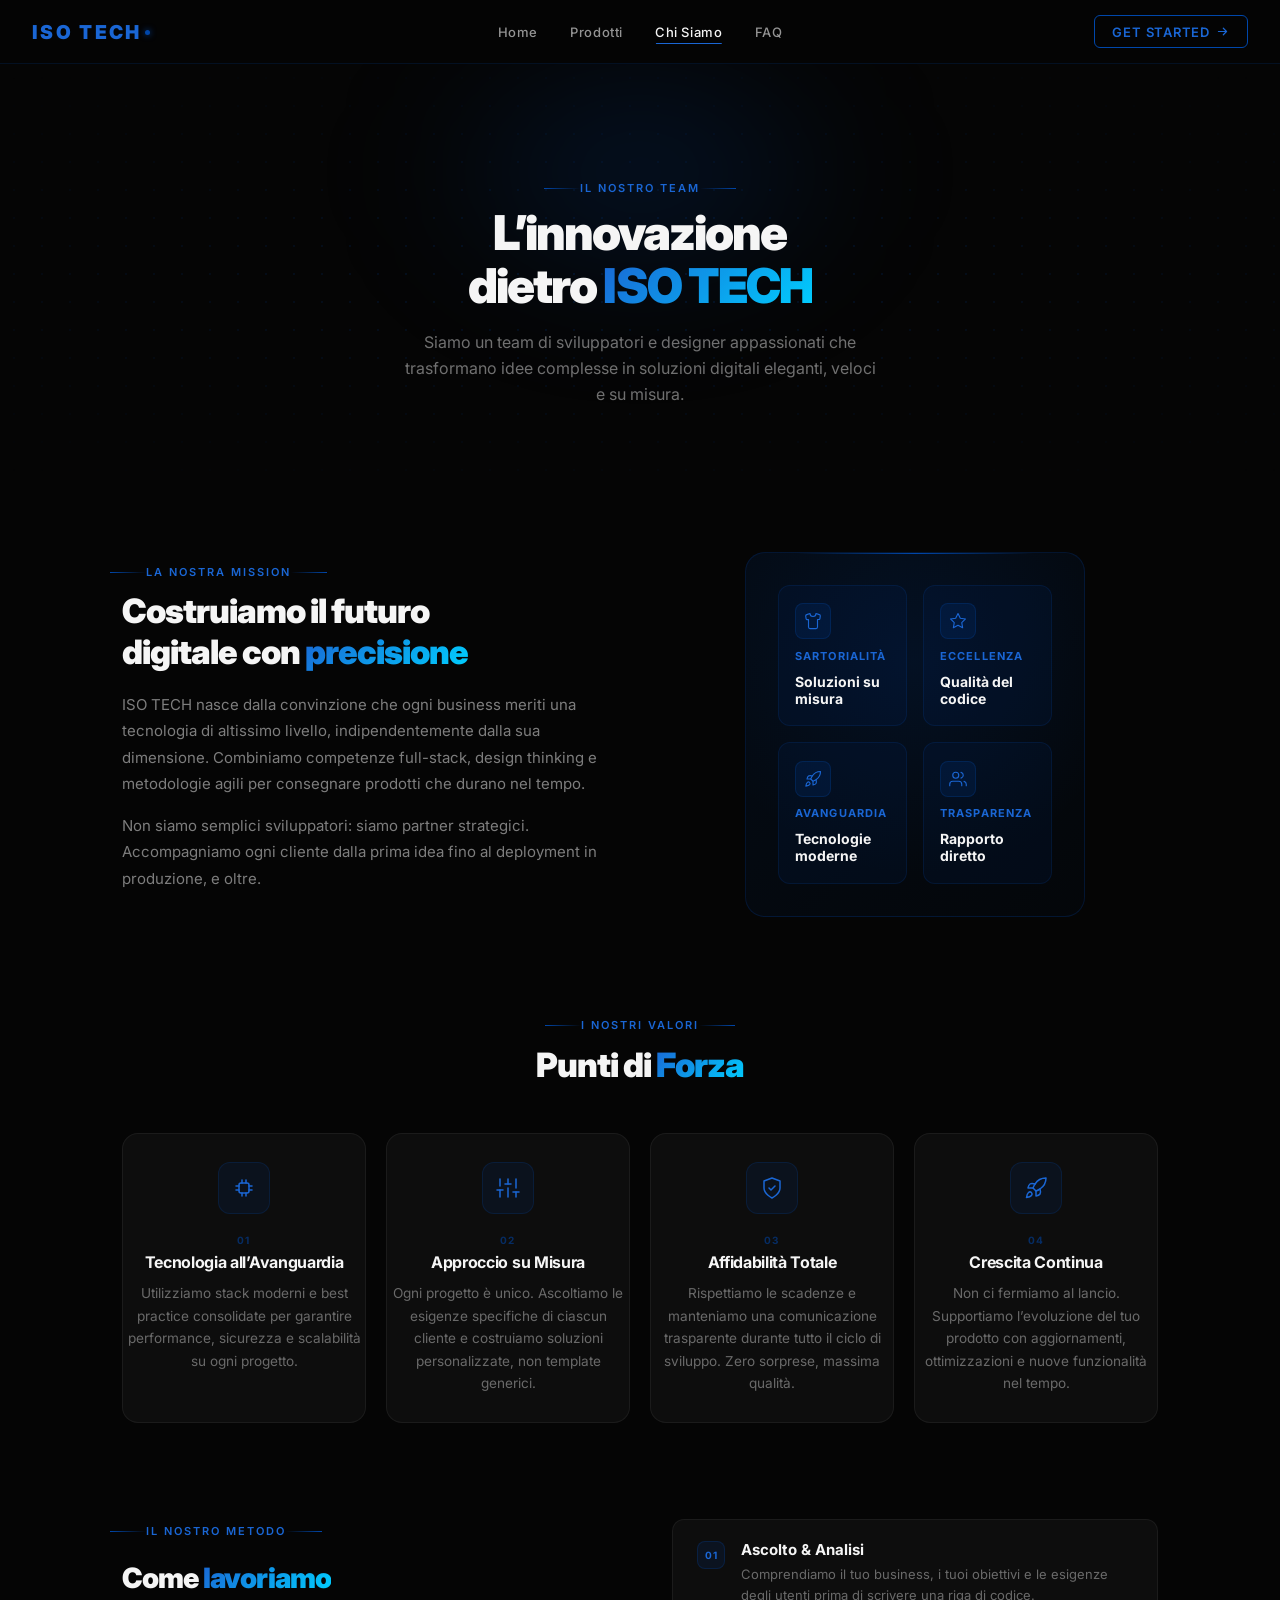
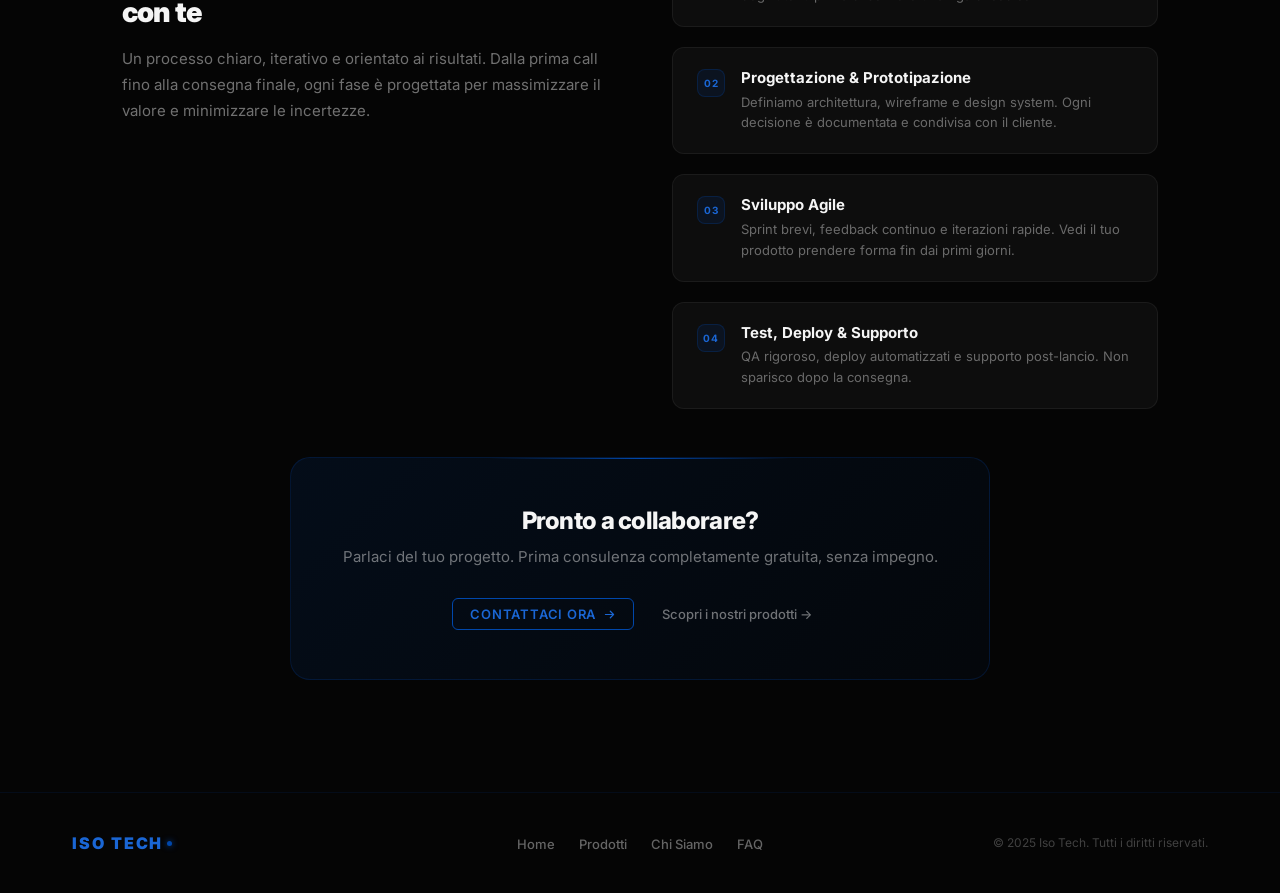
==== chi-siamo.html @ c7b766a3 "Lancio IsoTech ufficiale" ====
<!DOCTYPE html>
<html lang="it">
<head>
  <meta charset="UTF-8" />
  <meta name="viewport" content="width=device-width, initial-scale=1.0" />
  <title>Iso Tech | Chi Siamo</title>
  <link rel="preconnect" href="https://fonts.googleapis.com" />
  <link rel="preconnect" href="https://fonts.gstatic.com" crossorigin />
  <link href="https://fonts.googleapis.com/css2?family=Inter:wght@400;500;600;700;900&display=swap" rel="stylesheet" />
  <style>
    :root {
      --color-primary:       #0047AB;
      --color-primary-light: #1A66D4;
      --color-primary-glow:  rgba(0,71,171,0.3);
      --color-bg:            #050505;
      --color-text:          #F5F5F5;
      --color-surface:       #0D0D0D;
      --color-border:        rgba(0,71,171,0.25);
      --font-sans:           'Inter', system-ui, sans-serif;
      --transition:          0.3s cubic-bezier(0.4,0,0.2,1);
    }
    *,*::before,*::after { box-sizing:border-box; margin:0; padding:0 }
    html { font-size:16px; scroll-behavior:smooth }
    body { font-family:var(--font-sans); background:var(--color-bg); color:var(--color-text); -webkit-font-smoothing:antialiased; min-height:100dvh }
    img  { display:block; max-width:100% }
    a    { color:inherit; text-decoration:none }

    .values-grid, .navbar__links, .site-footer__links { list-style:none; padding-left:0 }
    .values-grid > li, .navbar__links > li, .site-footer__links > li { padding-left:0 }

    /* ════ NAVBAR ════ */
    .navbar { position:sticky; top:0; z-index:100; width:100%; padding:0 2rem; height:64px; display:flex; align-items:center; justify-content:space-between; background:rgba(5,5,5,0.65); backdrop-filter:blur(18px) saturate(1.6); -webkit-backdrop-filter:blur(18px) saturate(1.6); border-bottom:1px solid rgba(0,71,171,0.18); transition:background var(--transition), border-color var(--transition) }
    .navbar.scrolled { background:rgba(5,5,5,0.9); border-color:rgba(0,71,171,0.35) }
    .navbar__logo { font-size:1.2rem; font-weight:900; letter-spacing:0.12em; text-transform:uppercase; color:var(--color-primary-light); flex-shrink:0; transition:color var(--transition), text-shadow var(--transition) }
    .navbar__logo:hover { color:var(--color-text); text-shadow:0 0 20px var(--color-primary-glow) }
    .navbar__logo::after { content:''; display:inline-block; width:5px; height:5px; border-radius:50%; background:var(--color-primary); box-shadow:0 0 6px var(--color-primary); margin-left:4px; vertical-align:middle; position:relative; top:-1px }
    .navbar__links { display:flex; align-items:center; gap:0.25rem; position:absolute; left:50%; transform:translateX(-50%) }
    .navbar__links a { padding:0.45rem 0.9rem; font-size:0.8125rem; font-weight:500; letter-spacing:0.04em; color:rgba(245,245,245,0.6); border-radius:6px; position:relative; transition:color var(--transition), background var(--transition) }
    .navbar__links a::after { content:''; position:absolute; bottom:4px; left:50%; transform:translateX(-50%) scaleX(0); width:calc(100% - 1.8rem); height:1px; background:var(--color-primary-light); border-radius:2px; transition:transform var(--transition); transform-origin:center }
    .navbar__links a:hover, .navbar__links a.active { color:var(--color-text) }
    .navbar__links a:hover { background:rgba(0,71,171,0.08) }
    .navbar__links a:hover::after, .navbar__links a.active::after { transform:translateX(-50%) scaleX(1) }
    .navbar__cta { white-space:nowrap; flex-shrink:0; display:inline-flex; align-items:center; gap:0.4rem; padding:0.45rem 1.1rem; font-size:0.8125rem; font-weight:600; letter-spacing:0.06em; text-transform:uppercase; color:var(--color-primary-light); border:1px solid var(--color-primary); border-radius:6px; background:transparent; cursor:pointer; transition:color var(--transition), background var(--transition), border-color var(--transition), box-shadow var(--transition), transform var(--transition) }
    .navbar__cta:hover { color:var(--color-text); background:var(--color-primary); border-color:var(--color-primary-light); box-shadow:0 0 20px var(--color-primary-glow), 0 0 60px rgba(0,71,171,0.12); transform:translateY(-1px) }
    .navbar__cta:active { transform:translateY(0) }
    .navbar__cta svg { width:13px; height:13px; flex-shrink:0; transition:transform var(--transition) }
    .navbar__cta:hover svg { transform:translateX(3px) }
    .navbar__hamburger { display:none; flex-direction:column; justify-content:center; gap:5px; width:36px; height:36px; padding:6px; border-radius:6px; cursor:pointer; background:transparent; border:none; transition:background var(--transition) }
    .navbar__hamburger:hover { background:rgba(0,71,171,0.1) }
    .navbar__hamburger span { display:block; width:100%; height:1.5px; background:var(--color-text); border-radius:2px; transform-origin:center; transition:transform var(--transition), opacity var(--transition) }
    .navbar__hamburger.open span:nth-child(1) { transform:translateY(6.5px) rotate(45deg) }
    .navbar__hamburger.open span:nth-child(2) { opacity:0; transform:scaleX(0) }
    .navbar__hamburger.open span:nth-child(3) { transform:translateY(-6.5px) rotate(-45deg) }
    .navbar__mobile { display:none; position:fixed; top:64px; left:0; right:0; padding:1rem 1.5rem 1.5rem; background:rgba(5,5,5,0.97); backdrop-filter:blur(20px); -webkit-backdrop-filter:blur(20px); border-bottom:1px solid var(--color-border); flex-direction:column; gap:0.25rem; opacity:0; transform:translateY(-8px); pointer-events:none; transition:opacity var(--transition), transform var(--transition); z-index:99 }
    .navbar__mobile.open { display:flex; opacity:1; transform:translateY(0); pointer-events:auto }
    .navbar__mobile a { padding:0.75rem 1rem; font-size:0.9375rem; font-weight:500; color:rgba(245,245,245,0.65); border-radius:6px; transition:color var(--transition), background var(--transition) }
    .navbar__mobile a:hover { color:var(--color-text); background:rgba(0,71,171,0.1) }
    .navbar__mobile .navbar__cta { margin-top:0.75rem; width:100%; justify-content:center }

    /* ════ HERO ════ */
    .about-hero { position:relative; padding:7rem 2rem 5rem; text-align:center; overflow:hidden }
    .about-hero::before { content:''; position:absolute; inset:0; background-image:radial-gradient(circle,rgba(0,71,171,0.18) 1px,transparent 1px); background-size:28px 28px; mask-image:radial-gradient(ellipse 80% 60% at 50% 50%,black,transparent); -webkit-mask-image:radial-gradient(ellipse 80% 60% at 50% 50%,black,transparent); pointer-events:none }
    .about-hero::after { content:''; position:absolute; top:-10%; left:50%; transform:translateX(-50%); width:500px; height:300px; background:radial-gradient(ellipse,rgba(0,71,171,0.22),transparent 70%); filter:blur(60px); pointer-events:none }
    .about-hero__inner { position:relative; z-index:1; max-width:640px; margin:0 auto }
    .about-hero__eyebrow { display:inline-block; padding:0 1.5rem; font-size:0.6875rem; font-weight:600; letter-spacing:0.18em; text-transform:uppercase; color:var(--color-primary-light); margin-bottom:0.75rem; position:relative; border:none; background:none }
    .about-hero__eyebrow::before,
    .about-hero__eyebrow::after { content:''; position:absolute; top:50%; width:36px; height:1px; background:linear-gradient(90deg,transparent,var(--color-primary)) }
    .about-hero__eyebrow::before { right:calc(100% - 1.5rem); transform:rotate(180deg) }
    .about-hero__eyebrow::after  { left:calc(100% - 1.5rem) }
    .about-hero__title { font-size:clamp(2rem,5vw,3rem); font-weight:900; letter-spacing:-0.04em; line-height:1.1; color:var(--color-text); margin-bottom:1rem }
    .about-hero__title .accent { background:linear-gradient(135deg,var(--color-primary-light),#00CFFF); -webkit-background-clip:text; background-clip:text; -webkit-text-fill-color:transparent }
    .about-hero__sub { font-size:1rem; color:rgba(245,245,245,0.45); line-height:1.65; max-width:480px; margin:0 auto }

    /* ════ MAIN CONTENT ════ */
    .about-content { max-width:1100px; margin:0 auto; padding:4rem 2rem 7rem }

    /* ── MISSION ── */
    .mission { display:grid; grid-template-columns:1fr 1fr; gap:4rem; align-items:center; margin-bottom:6rem }
    .mission__eyebrow { font-size:0.6875rem; font-weight:600; letter-spacing:0.18em; text-transform:uppercase; color:var(--color-primary-light); margin-bottom:0.75rem; display:inline-block; padding:0 1.5rem; position:relative }
    .mission__eyebrow::before,
    .mission__eyebrow::after { content:''; position:absolute; top:50%; width:36px; height:1px; background:linear-gradient(90deg,transparent,var(--color-primary)) }
    .mission__eyebrow::before { right:calc(100% - 1.5rem); transform:rotate(180deg) }
    .mission__eyebrow::after  { left:calc(100% - 1.5rem) }
    .mission__title { font-size:clamp(1.5rem,3vw,2.1rem); font-weight:900; letter-spacing:-0.03em; line-height:1.2; color:var(--color-text); margin-bottom:1.25rem }
    .mission__title .accent { background:linear-gradient(135deg,var(--color-primary-light),#00CFFF); -webkit-background-clip:text; background-clip:text; -webkit-text-fill-color:transparent }
    .mission__desc { font-size:0.9375rem; color:rgba(245,245,245,0.5); line-height:1.75; margin-bottom:1rem }

    .mission__visual { position:relative; display:flex; align-items:center; justify-content:center }
    .mission__glow-box { position:relative; width:100%; max-width:340px; border-radius:20px; background:linear-gradient(135deg,rgba(0,71,171,0.1),rgba(0,71,171,0.03)); border:1px solid rgba(0,71,171,0.22); padding:2rem; overflow:hidden }
    .mission__glow-box::before { content:''; position:absolute; top:0; left:15%; width:70%; height:1px; background:linear-gradient(90deg,transparent,var(--color-primary),transparent) }
    .mission__glow-box::after  { content:''; position:absolute; inset:0; background-image:radial-gradient(circle at 50% 30%,rgba(0,71,171,0.12),transparent 70%); pointer-events:none }
    .mission__pillars { display:grid; grid-template-columns:1fr 1fr; gap:1rem; position:relative; z-index:1 }
    .pillar { display:flex; flex-direction:column; align-items:flex-start; gap:0.6rem; background:rgba(0,71,171,0.08); border:1px solid rgba(0,71,171,0.18); border-radius:12px; padding:1.1rem 1rem; transition:background var(--transition), border-color var(--transition), box-shadow var(--transition) }
    .pillar:hover { background:rgba(0,71,171,0.15); border-color:rgba(0,71,171,0.38); box-shadow:0 0 18px rgba(0,71,171,0.18) }
    .pillar__icon { width:36px; height:36px; display:flex; align-items:center; justify-content:center; border-radius:8px; background:rgba(0,71,171,0.14); border:1px solid rgba(0,71,171,0.25); flex-shrink:0 }
    .pillar__icon svg { width:18px; height:18px; color:var(--color-primary-light) }
    .pillar__label { font-size:0.6875rem; font-weight:700; letter-spacing:0.1em; text-transform:uppercase; color:var(--color-primary-light) }
    .pillar__name  { font-size:0.875rem; font-weight:700; color:var(--color-text); line-height:1.25 }

    /* ── VALUES GRID ── */
    .values-section { margin-bottom:6rem }
    .section-header { text-align:center; margin-bottom:3rem }
    .section-eyebrow { display:inline-block; padding:0 1.5rem; font-size:0.6875rem; font-weight:600; letter-spacing:0.18em; text-transform:uppercase; color:var(--color-primary-light); margin-bottom:0.75rem; position:relative }
    .section-eyebrow::before,
    .section-eyebrow::after { content:''; position:absolute; top:50%; width:36px; height:1px; background:linear-gradient(90deg,transparent,var(--color-primary)) }
    .section-eyebrow::before { right:calc(100% - 1.5rem); transform:rotate(180deg) }
    .section-eyebrow::after  { left:calc(100% - 1.5rem) }
    .section-title { font-size:clamp(1.5rem,3vw,2.1rem); font-weight:900; letter-spacing:-0.03em; color:var(--color-text) }
    .section-title .highlight { background:linear-gradient(135deg,var(--color-primary-light),#00CFFF); -webkit-background-clip:text; background-clip:text; -webkit-text-fill-color:transparent }

    .values-grid { display:grid; grid-template-columns:repeat(4,1fr); gap:1.25rem; padding:0; margin:0; list-style:none }
    .values-grid > li { padding-left:0 !important; padding-right:0 !important }
    .value-card { position:relative; display:flex; flex-direction:column; align-items:center; text-align:center; background:#0D0D0D; border:1px solid rgba(245,245,245,0.06); border-radius:16px; padding:1.75rem 1.5rem; overflow:hidden; transition:border-color var(--transition), box-shadow var(--transition), transform var(--transition) }
    .value-card::before { content:''; position:absolute; top:-40px; left:50%; transform:translateX(-50%); width:200px; height:200px; border-radius:50%; background:radial-gradient(circle,rgba(0,71,171,0.18),transparent 70%); opacity:0; transition:opacity var(--transition); pointer-events:none }
    .value-card::after  { content:''; position:absolute; top:0; left:15%; width:70%; height:1px; background:linear-gradient(90deg,transparent,var(--color-primary),transparent); opacity:0; transition:opacity var(--transition) }
    .value-card:hover { border-color:var(--color-primary); box-shadow:0 0 0 1px rgba(0,71,171,0.15), 0 12px 40px rgba(0,0,0,0.55), 0 0 50px rgba(0,71,171,0.07); transform:translateY(-5px) }
    .value-card:hover::before, .value-card:hover::after { opacity:1 }
    .value-card__icon { width:52px; height:52px; display:flex; align-items:center; justify-content:center; border-radius:12px; background:rgba(0,71,171,0.1); border:1px solid rgba(0,71,171,0.2); margin:0 auto 1.25rem auto; flex-shrink:0; transition:background var(--transition), border-color var(--transition), box-shadow var(--transition) }
    .value-card__icon svg { width:24px; height:24px; color:var(--color-primary-light); transition:color var(--transition), filter var(--transition) }
    .value-card:hover .value-card__icon { background:rgba(0,71,171,0.18); border-color:rgba(0,71,171,0.4); box-shadow:0 0 16px rgba(0,71,171,0.3) }
    .value-card:hover .value-card__icon svg { color:#fff; filter:drop-shadow(0 0 6px rgba(0,71,171,0.6)) }
    .value-card__number { font-size:0.625rem; font-weight:700; letter-spacing:0.14em; text-transform:uppercase; color:rgba(0,71,171,0.55); margin-bottom:0.4rem; width:100%; text-align:center }
    .value-card__title { font-size:1rem; font-weight:700; letter-spacing:-0.02em; color:var(--color-text); line-height:1.3; margin-bottom:0.6rem; width:100%; text-align:center; transition:color var(--transition) }
    .value-card:hover .value-card__title { color:#fff }
    .value-card__desc { font-size:0.85rem; color:rgba(245,245,245,0.4); line-height:1.65; width:100%; text-align:center; margin-left:auto; margin-right:auto; transition:color var(--transition) }
    .value-card:hover .value-card__desc { color:rgba(245,245,245,0.65) }

    /* ── METODO ── */
    .method-section { margin-bottom:3rem }
    .method-inner { display:grid; grid-template-columns:1fr 1fr; gap:4rem; align-items:start }
    .method__intro-title { font-size:clamp(1.3rem,2.5vw,1.75rem); font-weight:900; letter-spacing:-0.03em; color:var(--color-text); margin-bottom:1rem; line-height:1.2 }
    .method__intro-title .accent { background:linear-gradient(135deg,var(--color-primary-light),#00CFFF); -webkit-background-clip:text; background-clip:text; -webkit-text-fill-color:transparent }
    .method__intro-desc { font-size:0.9375rem; color:rgba(245,245,245,0.45); line-height:1.75 }
    .method__steps { list-style:none; padding-left:0; display:flex; flex-direction:column; gap:1.25rem }
    .method__step { display:flex; gap:1rem; align-items:flex-start; padding:1.25rem 1.5rem; background:#0D0D0D; border:1px solid rgba(245,245,245,0.06); border-radius:12px; transition:border-color var(--transition), box-shadow var(--transition), transform var(--transition) }
    .method__step:hover { border-color:rgba(0,71,171,0.35); box-shadow:0 4px 20px rgba(0,0,0,0.4), 0 0 30px rgba(0,71,171,0.05); transform:translateX(4px) }
    .method__step-num { flex-shrink:0; width:28px; height:28px; border-radius:8px; background:rgba(0,71,171,0.12); border:1px solid rgba(0,71,171,0.25); display:flex; align-items:center; justify-content:center; font-size:0.625rem; font-weight:700; letter-spacing:0.1em; color:var(--color-primary-light); margin-top:1px }
    .method__step-title { font-size:0.9375rem; font-weight:700; color:var(--color-text); margin-bottom:0.3rem }
    .method__step-desc { font-size:0.8125rem; color:rgba(245,245,245,0.4); line-height:1.6 }

    /* ════ CTA BANNER ════ */
    .about-cta-banner { display:block; margin:2rem auto 0; max-width:700px; background:linear-gradient(135deg,rgba(0,71,171,0.12),rgba(0,71,171,0.04)); border:1px solid rgba(0,71,171,0.22); border-radius:20px; padding:3rem 2.5rem; text-align:center; position:relative; overflow:hidden }
    .about-cta-banner::before { content:''; position:absolute; top:0; left:50%; transform:translateX(-50%); width:300px; height:1px; background:linear-gradient(90deg,transparent,var(--color-primary),transparent) }
    .about-cta-banner__title { font-size:1.5rem; font-weight:800; letter-spacing:-0.03em; color:var(--color-text); margin-bottom:0.65rem }
    .about-cta-banner__sub { font-size:0.9375rem; color:rgba(245,245,245,0.45); line-height:1.6; margin-bottom:1.75rem }
    .about-cta-banner__actions { display:flex; align-items:center; justify-content:center; gap:0.75rem; flex-wrap:wrap }
    .back-link { font-size:0.8125rem; font-weight:500; color:rgba(245,245,245,0.45); padding:0.55rem 1rem; transition:color var(--transition) }
    .back-link:hover { color:var(--color-text) }
    .back-link--mobile { display:none; cursor:pointer; background:none; border:none; font-family:inherit; font-size:0.8125rem; font-weight:500; color:rgba(245,245,245,0.45); padding:0.55rem 1rem; transition:color var(--transition) }
    .back-link--mobile:hover { color:var(--color-text) }
    @media (max-width:768px) { .back-link--desktop { display:none } .back-link--mobile { display:inline-block } }

    /* ════ FOOTER ════ */
    footer { width:100%; border-top:1px solid rgba(0,71,171,0.12) }
    .site-footer { padding:2.5rem 2rem; display:grid; grid-template-columns:1fr auto 1fr; align-items:center; gap:1rem; max-width:1200px; margin:0 auto; width:100% }
    .site-footer__logo { font-size:1rem; font-weight:900; letter-spacing:0.12em; text-transform:uppercase; color:var(--color-primary-light); justify-self:start }
    .site-footer__logo::after { content:''; display:inline-block; width:5px; height:5px; border-radius:50%; background:var(--color-primary); box-shadow:0 0 6px var(--color-primary); margin-left:4px; vertical-align:middle; position:relative; top:-1px }
    .site-footer__links { display:flex; gap:1.5rem; list-style:none; padding-left:0; justify-self:center }
    .site-footer__links a { font-size:0.8125rem; font-weight:500; color:rgba(245,245,245,0.4); transition:color var(--transition) }
    .site-footer__links a:hover { color:var(--color-text) }
    .site-footer__copy { font-size:0.75rem; color:rgba(245,245,245,0.25); justify-self:end; text-align:right }

    .sr-only { position:absolute; width:1px; height:1px; padding:0; margin:-1px; overflow:hidden; clip:rect(0,0,0,0); white-space:nowrap; border:0 }

    /* ════ RESPONSIVE ════ */
    @media (max-width:1024px) { .values-grid { grid-template-columns:repeat(2,1fr) } }
    @media (max-width:768px) {
      .navbar__links, .navbar__cta { display:none }
      .navbar__hamburger { display:flex }
      .navbar__mobile .navbar__cta { display:inline-flex }
      .mission { grid-template-columns:1fr; gap:2.5rem }
      .mission__visual { display:none }
      .method-inner { grid-template-columns:1fr; gap:2rem }
    }
    @media (max-width:600px) {
      .about-hero { padding:5rem 1.5rem 3.5rem }
      .about-content { padding:3rem 1.25rem 5rem }
      .values-grid { grid-template-columns:1fr; gap:1rem }
      .about-cta-banner { padding:2rem 1.5rem }
      .site-footer { grid-template-columns:1fr; justify-items:center; text-align:center }
      .site-footer__logo { justify-self:center }
      .site-footer__copy { justify-self:center; text-align:center }
      .site-footer__links { justify-content:center; flex-wrap:wrap }
    }
  </style>
</head>
<body>

<header>
  <nav class="navbar" role="navigation" aria-label="Navigazione principale">
    <a href="index.html" class="navbar__logo" aria-label="ISO TECH — Home">ISO TECH</a>
    <ul class="navbar__links" role="list">
      <li><a href="index.html">Home</a></li>
      <li><a href="prodotti.html">Prodotti</a></li>
      <li><a href="chi-siamo.html" class="active" aria-current="page">Chi Siamo</a></li>
      <li><a href="faq.html">FAQ</a></li>
    </ul>
    <a href="#contatti" class="navbar__cta">
      Get Started
      <svg viewBox="0 0 16 16" fill="none" aria-hidden="true">
        <path d="M3 8h10M9 4l4 4-4 4" stroke="currentColor" stroke-width="1.5" stroke-linecap="round" stroke-linejoin="round"/>
      </svg>
    </a>
    <button class="navbar__hamburger" aria-label="Apri menu" aria-expanded="false" aria-controls="mobile-menu" id="hamburger-btn">
      <span></span><span></span><span></span>
    </button>
  </nav>

  <div class="navbar__mobile" id="mobile-menu" role="menu">
    <a href="index.html" role="menuitem">Home</a>
    <a href="prodotti.html" role="menuitem">Prodotti</a>
    <a href="chi-siamo.html" role="menuitem">Chi Siamo</a>
    <a href="faq.html" role="menuitem">FAQ</a>
    <a href="#contatti" class="navbar__cta" id="mobile-cta" role="menuitem">
      Get Started
      <svg viewBox="0 0 16 16" fill="none" aria-hidden="true" width="13" height="13">
        <path d="M3 8h10M9 4l4 4-4 4" stroke="currentColor" stroke-width="1.5" stroke-linecap="round" stroke-linejoin="round"/>
      </svg>
    </a>
  </div>
</header>

<main>

  <section class="about-hero" aria-label="Chi siamo — intestazione">
    <div class="about-hero__inner">
      <p class="about-hero__eyebrow">Il Nostro Team</p>
      <h1 class="about-hero__title">L&rsquo;innovazione<br>dietro <span class="accent">ISO TECH</span></h1>
      <p class="about-hero__sub">Siamo un team di sviluppatori e designer appassionati che trasformano idee complesse in soluzioni digitali eleganti, veloci e su misura.</p>
    </div>
  </section>

  <div class="about-content">

    <section class="mission" aria-labelledby="mission-title">
      <div class="mission__text-block">
        <p class="mission__eyebrow">La Nostra Mission</p>
        <h2 class="mission__title" id="mission-title">
          Costruiamo il futuro<br>digitale con <span class="accent">precisione</span>
        </h2>
        <p class="mission__desc">
          ISO TECH nasce dalla convinzione che ogni business meriti una tecnologia di altissimo livello, indipendentemente dalla sua dimensione. Combiniamo competenze full-stack, design thinking e metodologie agili per consegnare prodotti che durano nel tempo.
        </p>
        <p class="mission__desc" style="margin-top:1rem">
          Non siamo semplici sviluppatori: siamo partner strategici. Accompagniamo ogni cliente dalla prima idea fino al deployment in produzione, e oltre.
        </p>
      </div>

      <div class="mission__visual" aria-hidden="true">
        <div class="mission__glow-box">
          <div class="mission__pillars">

            <div class="pillar">
              <div class="pillar__icon">
                <svg viewBox="0 0 24 24" fill="none" stroke="currentColor" stroke-width="1.5" stroke-linecap="round" stroke-linejoin="round">
                  <path d="M20.38 3.46 16 2a4 4 0 0 1-8 0L3.62 3.46a2 2 0 0 0-1.34 2.23l.58 3.57a1 1 0 0 0 .99.84H6v10c0 1.1.9 2 2 2h8a2 2 0 0 0 2-2V10h2.15a1 1 0 0 0 .99-.84l.58-3.57a2 2 0 0 0-1.34-2.23z"/>
                </svg>
              </div>
              <span class="pillar__label">Sartorialit&agrave;</span>
              <span class="pillar__name">Soluzioni su misura</span>
            </div>

            <div class="pillar">
              <div class="pillar__icon">
                <svg viewBox="0 0 24 24" fill="none" stroke="currentColor" stroke-width="1.5" stroke-linecap="round" stroke-linejoin="round">
                  <path d="m12 2 3.09 6.26L22 9.27l-5 4.87 1.18 6.88L12 17.77l-6.18 3.25L7 14.14 2 9.27l6.91-1.01L12 2z"/>
                </svg>
              </div>
              <span class="pillar__label">Eccellenza</span>
              <span class="pillar__name">Qualit&agrave; del codice</span>
            </div>

            <div class="pillar">
              <div class="pillar__icon">
                <svg viewBox="0 0 24 24" fill="none" stroke="currentColor" stroke-width="1.5" stroke-linecap="round" stroke-linejoin="round">
                  <path d="M4.5 16.5c-1.5 1.26-2 5-2 5s3.74-.5 5-2c.71-.84.7-2.13-.09-2.91a2.18 2.18 0 0 0-2.91-.09z"/>
                  <path d="m12 15-3-3a22 22 0 0 1 2-3.95A12.88 12.88 0 0 1 22 2c0 2.72-.78 7.5-6 11a22.35 22.35 0 0 1-4 2z"/>
                  <path d="M9 12H4s.55-3.03 2-4c1.62-1.08 5 0 5 0M12 15v5s3.03-.55 4-2c1.08-1.62 0-5 0-5"/>
                </svg>
              </div>
              <span class="pillar__label">Avanguardia</span>
              <span class="pillar__name">Tecnologie moderne</span>
            </div>

            <div class="pillar">
              <div class="pillar__icon">
                <svg viewBox="0 0 24 24" fill="none" stroke="currentColor" stroke-width="1.5" stroke-linecap="round" stroke-linejoin="round">
                  <path d="M17 21v-2a4 4 0 0 0-4-4H5a4 4 0 0 0-4 4v2"/>
                  <circle cx="9" cy="7" r="4"/>
                  <path d="M23 21v-2a4 4 0 0 0-3-3.87M16 3.13a4 4 0 0 1 0 7.75"/>
                </svg>
              </div>
              <span class="pillar__label">Trasparenza</span>
              <span class="pillar__name">Rapporto diretto</span>
            </div>

          </div>
        </div>
      </div>
    </section>

    <section class="values-section" aria-labelledby="values-title">
      <div class="section-header">
        <p class="section-eyebrow">I Nostri Valori</p>
        <h2 class="section-title" id="values-title">Punti di <span class="highlight">Forza</span></h2>
      </div>
      <ul class="values-grid" role="list">

        <li class="value-card">
          <div class="value-card__icon" aria-hidden="true">
            <svg viewBox="0 0 24 24" fill="none" stroke="currentColor" stroke-width="1.5" stroke-linecap="round" stroke-linejoin="round">
              <rect x="7" y="7" width="10" height="10" rx="2"/>
              <path d="M7 10H4M7 14H4M10 7V4M14 7V4M17 10h3M17 14h3M10 17v3M14 17v3"/>
            </svg>
          </div>
          <span class="value-card__number">01</span>
          <h3 class="value-card__title">Tecnologia all&rsquo;Avanguardia</h3>
          <p class="value-card__desc">Utilizziamo stack moderni e best practice consolidate per garantire performance, sicurezza e scalabilit&agrave; su ogni progetto.</p>
        </li>

        <li class="value-card">
          <div class="value-card__icon" aria-hidden="true">
            <svg viewBox="0 0 24 24" fill="none" stroke="currentColor" stroke-width="1.5" stroke-linecap="round" stroke-linejoin="round">
              <path d="M4 21v-7M4 10V3M12 21v-9M12 8V3M20 21v-5M20 12V3"/>
              <path d="M1 14h6M9 8h6M17 16h6"/>
            </svg>
          </div>
          <span class="value-card__number">02</span>
          <h3 class="value-card__title">Approccio su Misura</h3>
          <p class="value-card__desc">Ogni progetto &egrave; unico. Ascoltiamo le esigenze specifiche di ciascun cliente e costruiamo soluzioni personalizzate, non template generici.</p>
        </li>

        <li class="value-card">
          <div class="value-card__icon" aria-hidden="true">
            <svg viewBox="0 0 24 24" fill="none" stroke="currentColor" stroke-width="1.5" stroke-linecap="round" stroke-linejoin="round">
              <path d="M12 22s8-4 8-10V5l-8-3-8 3v7c0 6 8 10 8 10z"/>
              <path d="m9 12 2 2 4-4"/>
            </svg>
          </div>
          <span class="value-card__number">03</span>
          <h3 class="value-card__title">Affidabilit&agrave; Totale</h3>
          <p class="value-card__desc">Rispettiamo le scadenze e manteniamo una comunicazione trasparente durante tutto il ciclo di sviluppo. Zero sorprese, massima qualit&agrave;.</p>
        </li>

        <li class="value-card">
          <div class="value-card__icon" aria-hidden="true">
            <svg viewBox="0 0 24 24" fill="none" stroke="currentColor" stroke-width="1.5" stroke-linecap="round" stroke-linejoin="round">
              <path d="M4.5 16.5c-1.5 1.26-2 5-2 5s3.74-.5 5-2c.71-.84.7-2.13-.09-2.91a2.18 2.18 0 0 0-2.91-.09z"/>
              <path d="m12 15-3-3a22 22 0 0 1 2-3.95A12.88 12.88 0 0 1 22 2c0 2.72-.78 7.5-6 11a22.35 22.35 0 0 1-4 2z"/>
              <path d="M9 12H4s.55-3.03 2-4c1.62-1.08 5 0 5 0M12 15v5s3.03-.55 4-2c1.08-1.62 0-5 0-5"/>
            </svg>
          </div>
          <span class="value-card__number">04</span>
          <h3 class="value-card__title">Crescita Continua</h3>
          <p class="value-card__desc">Non ci fermiamo al lancio. Supportiamo l&rsquo;evoluzione del tuo prodotto con aggiornamenti, ottimizzazioni e nuove funzionalit&agrave; nel tempo.</p>
        </li>

      </ul>
    </section>

    <section class="method-section" aria-labelledby="method-title">
      <div class="method-inner">
        <div>
          <p class="section-eyebrow" style="text-align:left; display:inline-block">Il Nostro Metodo</p>
          <h2 class="method__intro-title" id="method-title" style="margin-top:0.75rem">
            Come <span class="accent">lavoriamo</span><br>con te
          </h2>
          <p class="method__intro-desc">Un processo chiaro, iterativo e orientato ai risultati. Dalla prima call fino alla consegna finale, ogni fase &egrave; progettata per massimizzare il valore e minimizzare le incertezze.</p>
        </div>
        <ol class="method__steps" role="list">
          <li class="method__step">
            <div class="method__step-num">01</div>
            <div class="method__step-body">
              <p class="method__step-title">Ascolto &amp; Analisi</p>
              <p class="method__step-desc">Comprendiamo il tuo business, i tuoi obiettivi e le esigenze degli utenti prima di scrivere una riga di codice.</p>
            </div>
          </li>
          <li class="method__step">
            <div class="method__step-num">02</div>
            <div class="method__step-body">
              <p class="method__step-title">Progettazione &amp; Prototipazione</p>
              <p class="method__step-desc">Definiamo architettura, wireframe e design system. Ogni decisione &egrave; documentata e condivisa con il cliente.</p>
            </div>
          </li>
          <li class="method__step">
            <div class="method__step-num">03</div>
            <div class="method__step-body">
              <p class="method__step-title">Sviluppo Agile</p>
              <p class="method__step-desc">Sprint brevi, feedback continuo e iterazioni rapide. Vedi il tuo prodotto prendere forma fin dai primi giorni.</p>
            </div>
          </li>
          <li class="method__step">
            <div class="method__step-num">04</div>
            <div class="method__step-body">
              <p class="method__step-title">Test, Deploy &amp; Supporto</p>
              <p class="method__step-desc">QA rigoroso, deploy automatizzati e supporto post-lancio. Non sparisco dopo la consegna.</p>
            </div>
          </li>
        </ol>
      </div>
    </section>

    <div class="about-cta-banner" id="contatti">
      <h2 class="about-cta-banner__title">Pronto a collaborare?</h2>
      <p class="about-cta-banner__sub">Parlaci del tuo progetto. Prima consulenza completamente gratuita, senza impegno.</p>
      <div class="about-cta-banner__actions">
        <a href="mailto:isoo.team00@gmail.com" class="navbar__cta">
          Contattaci ora
          <svg viewBox="0 0 16 16" fill="none" aria-hidden="true" width="13" height="13">
            <path d="M3 8h10M9 4l4 4-4 4" stroke="currentColor" stroke-width="1.5" stroke-linecap="round" stroke-linejoin="round"/>
          </svg>
        </a>
        <a href="prodotti.html" class="back-link back-link--desktop">Scopri i nostri prodotti &rarr;</a>
        <button class="back-link back-link--mobile" id="banner-open-menu">Contattaci ora &rarr;</button>
      </div>
    </div>

  </div>
</main>

<footer>
  <div class="site-footer">
    <span class="site-footer__logo">ISO TECH</span>
    <ul class="site-footer__links">
      <li><a href="index.html">Home</a></li>
      <li><a href="prodotti.html">Prodotti</a></li>
      <li><a href="chi-siamo.html">Chi Siamo</a></li>
      <li><a href="faq.html">FAQ</a></li>
    </ul>
    <p class="site-footer__copy">&copy; 2025 Iso Tech. Tutti i diritti riservati.</p>
  </div>
</footer>

<script>
  document.addEventListener('DOMContentLoaded', function() {

    var navbar     = document.querySelector('.navbar');
    var hamburger  = document.getElementById('hamburger-btn');
    var mobileMenu = document.getElementById('mobile-menu');
    var mobileCta  = document.getElementById('mobile-cta');
    var bannerBtn  = document.getElementById('banner-open-menu');

    /* ── Navbar scroll ── */
    window.addEventListener('scroll', function() {
      navbar.classList.toggle('scrolled', window.scrollY > 20);
    }, { passive: true });

    /* ── Hamburger toggle ── */
    hamburger.addEventListener('click', function() {
      var isOpen = mobileMenu.classList.toggle('open');
      hamburger.classList.toggle('open', isOpen);
      hamburger.setAttribute('aria-expanded', String(isOpen));
    });

    /* ── Chiudi menu al click su qualsiasi link ── */
    mobileMenu.querySelectorAll('a').forEach(function(link) {
      link.addEventListener('click', function() {
        mobileMenu.classList.remove('open');
        hamburger.classList.remove('open');
        hamburger.setAttribute('aria-expanded', 'false');
      });
    });

    /* ── Chiudi menu con Escape ── */
    document.addEventListener('keydown', function(e) {
      if (e.key === 'Escape' && mobileMenu.classList.contains('open')) {
        mobileMenu.classList.remove('open');
        hamburger.classList.remove('open');
        hamburger.setAttribute('aria-expanded', 'false');
        hamburger.focus();
      }
    });

    /* ── CTA adattivo: mobile → mailto, desktop → #contatti ── */
    var MOBILE_BREAKPOINT = 768;
    var MOBILE_HREF       = 'mailto:isoo.team00@gmail.com';
    var DESKTOP_HREF      = '#contatti';

    function updateMobileCta() {
      mobileCta.href = window.innerWidth <= MOBILE_BREAKPOINT ? MOBILE_HREF : DESKTOP_HREF;
    }
    updateMobileCta();

    var resizeTimer;
    window.addEventListener('resize', function() {
      clearTimeout(resizeTimer);
      resizeTimer = setTimeout(updateMobileCta, 100);
    }, { passive: true });

    /* ── Banner "Contattaci ora" → apre menu hamburger e scrolla in cima ── */
    if (bannerBtn) {
      bannerBtn.addEventListener('click', function() {
        mobileMenu.classList.add('open');
        hamburger.classList.add('open');
        hamburger.setAttribute('aria-expanded', 'true');
        window.scrollTo({ top: 0, behavior: 'smooth' });
      });
    }

    /* ── Animazione value cards ── */
    var cards = document.querySelectorAll('.value-card');
    if ('IntersectionObserver' in window) {
      var obs = new IntersectionObserver(function(entries) {
        entries.forEach(function(entry, i) {
          if (entry.isIntersecting) {
            setTimeout(function() {
              entry.target.style.opacity = '1';
              entry.target.style.transform = 'translateY(0)';
            }, i * 80);
            obs.unobserve(entry.target);
          }
        });
      }, { threshold: 0.12 });
      cards.forEach(function(card) {
        card.style.opacity = '0';
        card.style.transform = 'translateY(20px)';
        card.style.transition = 'opacity .5s ease, transform .5s ease, border-color var(--transition), box-shadow var(--transition)';
        obs.observe(card);
      });
    }

    /* ── Animazione method steps ── */
    var steps = document.querySelectorAll('.method__step');
    if ('IntersectionObserver' in window) {
      var obsSteps = new IntersectionObserver(function(entries) {
        entries.forEach(function(entry, i) {
          if (entry.isIntersecting) {
            setTimeout(function() {
              entry.target.style.opacity = '1';
              entry.target.style.transform = 'translateX(0)';
            }, i * 100);
            obsSteps.unobserve(entry.target);
          }
        });
      }, { threshold: 0.1 });
      steps.forEach(function(step) {
        step.style.opacity = '0';
        step.style.transform = 'translateX(-16px)';
        step.style.transition = 'opacity .5s ease, transform .5s ease';
        obsSteps.observe(step);
      });
    }

  });
</script>
</body>
</html>
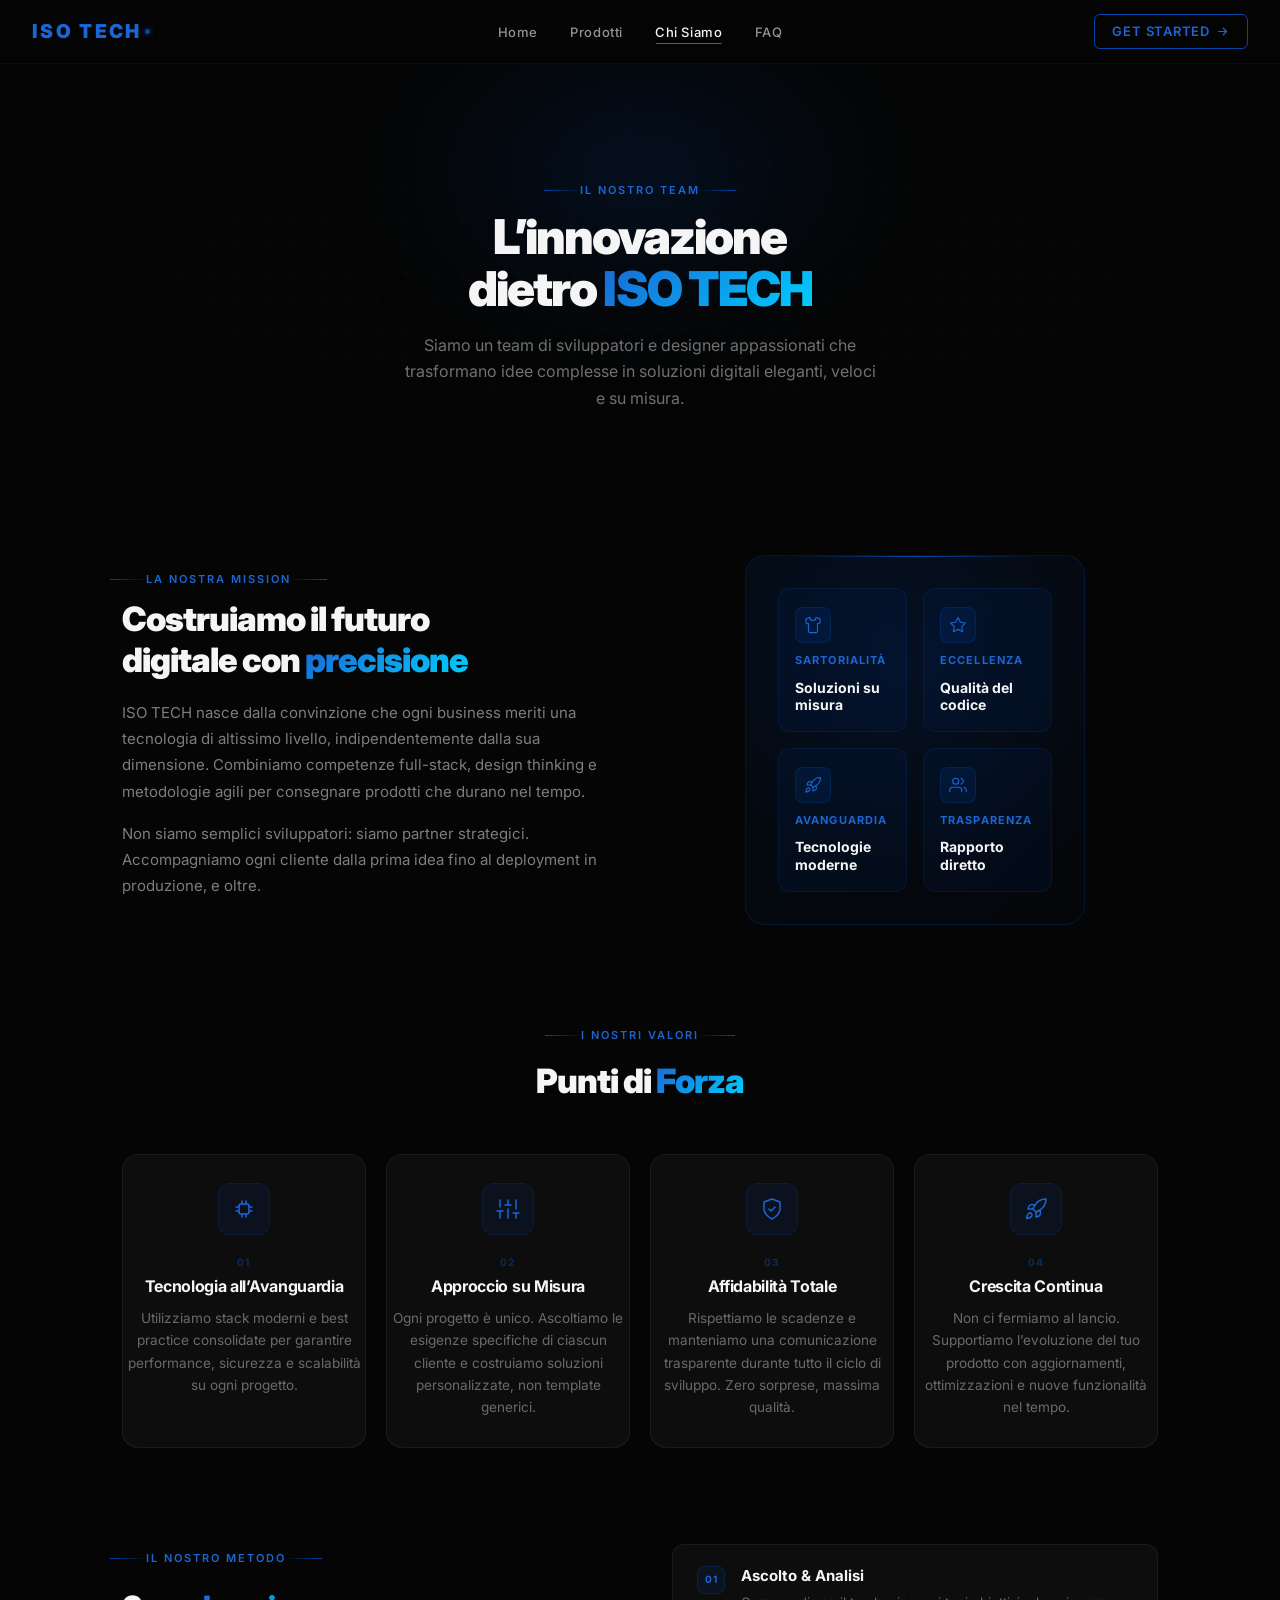
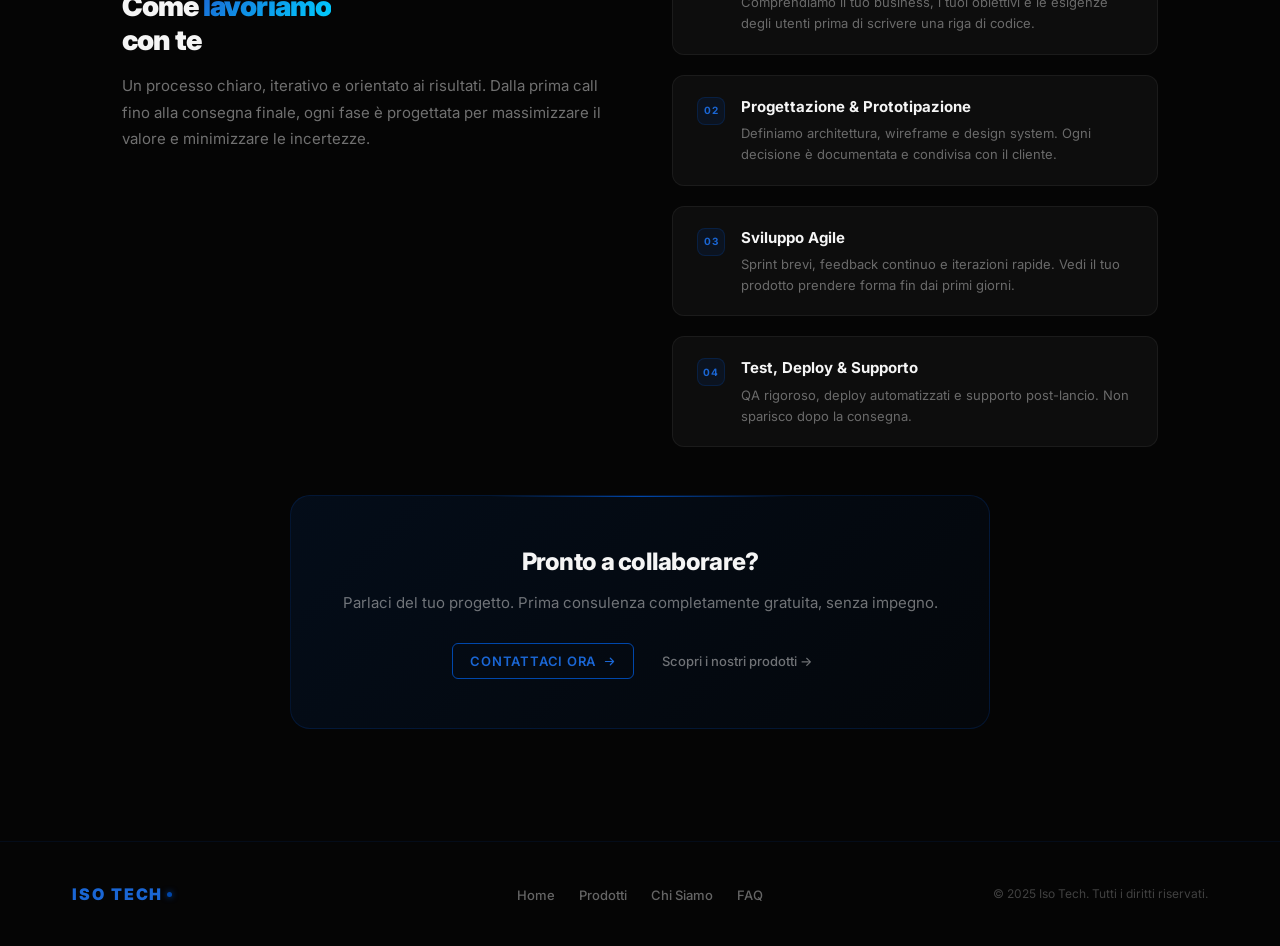
==== commit c99f3f36: "SEO Chi Siamo completata" ====
--- a/chi-siamo.html
+++ b/chi-siamo.html
@@ -3,10 +3,13 @@
 <head>
   <meta charset="UTF-8" />
   <meta name="viewport" content="width=device-width, initial-scale=1.0" />
-  <title>Iso Tech | Chi Siamo</title>
+  <title>Chi Siamo | IsoTech - La Nostra Storia e Visione</title>
+  <meta name="description" content="Scopri chi c'è dietro IsoTech. La nostra missione è guidare l'evoluzione automata con soluzioni tecnologiche innovative.">
+  <meta name="keywords" content="Chi Siamo IsoTech, Team IsoTech, Visione Aziendale, Tecnologia">
   <link rel="preconnect" href="https://fonts.googleapis.com" />
   <link rel="preconnect" href="https://fonts.gstatic.com" crossorigin />
-  <link href="https://fonts.googleapis.com/css2?family=Inter:wght@400;500;600;700;900&display=swap" rel="stylesheet" />
+  <link href="https://fonts.googleapis.com/css2?family=Inter:wght@400;500;600;700;900&display=swap" rel="stylesheet">
+  <link rel="stylesheet" href="style.css" />
   <style>
     :root {
       --color-primary:       #0047AB;
--- a/style.css
+++ b/style.css
@@ -0,0 +1,734 @@
+/* =================================================================
+   ISO TECH — style.css  (index.html)
+   ================================================================= */
+
+/* ── 1. VARIABILI ─────────────────────────────────────────────── */
+:root {
+  --color-primary:       #0047AB;
+  --color-primary-light: #1A66D4;
+  --color-primary-glow:  rgba(0, 71, 171, 0.3);
+  --color-bg:            #050505;
+  --color-text:          #F5F5F5;
+  --color-surface:       #0D0D0D;
+  --color-border:        rgba(0, 71, 171, 0.25);
+  --font-sans:           'Inter', system-ui, -apple-system, sans-serif;
+  --transition:          0.3s cubic-bezier(0.4, 0, 0.2, 1);
+}
+
+/* ── 2. RESET BASE ────────────────────────────────────────────── */
+*,
+*::before,
+*::after {
+  box-sizing: border-box;
+  margin:     0;
+  padding:    0;
+}
+
+html {
+  font-size:       16px;
+  scroll-behavior: smooth;
+}
+
+body {
+  font-family:            var(--font-sans);
+  background-color:       var(--color-bg);
+  color:                  var(--color-text);
+  line-height:            1.5;
+  -webkit-font-smoothing: antialiased;
+  min-height:             100dvh;
+}
+
+img, video, svg { display: block; max-width: 100%; }
+
+ul, ol        { list-style: none; }
+a             { color: inherit; text-decoration: none; }
+button, input { font: inherit; border: none; background: none; cursor: pointer; }
+
+::selection {
+  background-color: var(--color-primary);
+  color:            var(--color-text);
+}
+
+:focus-visible {
+  outline:        2px solid var(--color-primary);
+  outline-offset: 3px;
+}
+
+/* ── 3. HOVER TRANSITION GLOBALE ──────────────────────────────── */
+a, button, [role="button"], .card {
+  transition: color            var(--transition),
+              background-color var(--transition),
+              border-color     var(--transition),
+              box-shadow       var(--transition),
+              transform        var(--transition);
+}
+
+/* ── 4. FLEXBOX UTILITIES ─────────────────────────────────────── */
+.flex         { display: flex; }
+.inline-flex  { display: inline-flex; }
+.flex-col     { flex-direction: column; }
+.flex-wrap    { flex-wrap: wrap; }
+.flex-1       { flex: 1 1 0%; }
+.flex-none    { flex: none; }
+
+.justify-start   { justify-content: flex-start; }
+.justify-end     { justify-content: flex-end; }
+.justify-center  { justify-content: center; }
+.justify-between { justify-content: space-between; }
+.justify-evenly  { justify-content: space-evenly; }
+
+.items-start   { align-items: flex-start; }
+.items-end     { align-items: flex-end; }
+.items-center  { align-items: center; }
+.items-stretch { align-items: stretch; }
+
+.flex-center  { display: flex; align-items: center; justify-content: center; }
+.flex-between { display: flex; align-items: center; justify-content: space-between; }
+
+.gap-1 { gap: 0.25rem; }
+.gap-2 { gap: 0.5rem; }
+.gap-4 { gap: 1rem; }
+.gap-6 { gap: 1.5rem; }
+.gap-8 { gap: 2rem; }
+
+/* ── 5. GRID UTILITIES ────────────────────────────────────────── */
+.grid        { display: grid; }
+.inline-grid { display: inline-grid; }
+
+.grid-cols-1 { grid-template-columns: repeat(1, minmax(0, 1fr)); }
+.grid-cols-2 { grid-template-columns: repeat(2, minmax(0, 1fr)); }
+.grid-cols-3 { grid-template-columns: repeat(3, minmax(0, 1fr)); }
+.grid-cols-4 { grid-template-columns: repeat(4, minmax(0, 1fr)); }
+
+.grid-auto  { grid-template-columns: repeat(auto-fit, minmax(260px, 1fr)); }
+
+.col-span-2 { grid-column: span 2 / span 2; }
+.col-span-3 { grid-column: span 3 / span 3; }
+.col-full   { grid-column: 1 / -1; }
+
+.place-center { place-items: center; }
+
+/* ── 6. RESPONSIVE UTILITIES ──────────────────────────────────── */
+@media (max-width: 768px) {
+  .md\:flex-col    { flex-direction: column; }
+  .md\:grid-cols-1 { grid-template-columns: repeat(1, minmax(0, 1fr)); }
+  .md\:hidden      { display: none; }
+}
+
+@media (max-width: 480px) {
+  .sm\:flex-col    { flex-direction: column; }
+  .sm\:grid-cols-1 { grid-template-columns: repeat(1, minmax(0, 1fr)); }
+}
+
+@media (prefers-reduced-motion: reduce) {
+  *, *::before, *::after {
+    transition-duration: 0.01ms !important;
+    animation-duration:  0.01ms !important;
+  }
+}
+
+/* ==================================================================
+   NAVBAR
+================================================================== */
+.navbar {
+  position:        sticky;
+  top:             0;
+  z-index:         100;
+  width:           100%;
+  padding:         0 2rem;
+  height:          64px;
+  display:         flex;
+  align-items:     center;
+  justify-content: space-between;
+  background:      rgba(5, 5, 5, 0.65);
+  backdrop-filter: blur(18px) saturate(1.6);
+  -webkit-backdrop-filter: blur(18px) saturate(1.6);
+  border-bottom:   1px solid rgba(0, 71, 171, 0.18);
+  transition:      background var(--transition), border-color var(--transition);
+}
+
+.navbar.scrolled {
+  background:   rgba(5, 5, 5, 0.9);
+  border-color: rgba(0, 71, 171, 0.35);
+}
+
+.navbar__logo {
+  font-size:      1.2rem;
+  font-weight:    900;
+  letter-spacing: 0.12em;
+  text-transform: uppercase;
+  color:          var(--color-primary-light);
+  flex-shrink:    0;
+  transition:     color var(--transition), text-shadow var(--transition);
+}
+
+.navbar__logo:hover {
+  color:       var(--color-text);
+  text-shadow: 0 0 20px var(--color-primary-glow);
+}
+
+.navbar__logo::after {
+  content:        '';
+  display:        inline-block;
+  width:          5px;
+  height:         5px;
+  border-radius:  50%;
+  background:     var(--color-primary);
+  box-shadow:     0 0 6px var(--color-primary);
+  margin-left:    4px;
+  vertical-align: middle;
+  position:       relative;
+  top:            -1px;
+}
+
+.navbar__links {
+  display:      flex;
+  align-items:  center;
+  gap:          0.25rem;
+  list-style:   none;
+  position:     absolute;
+  left:         50%;
+  transform:    translateX(-50%);
+}
+
+.navbar__links a {
+  padding:        0.45rem 0.9rem;
+  font-size:      0.8125rem;
+  font-weight:    500;
+  letter-spacing: 0.04em;
+  color:          rgba(245, 245, 245, 0.6);
+  border-radius:  6px;
+  position:       relative;
+  transition:     color var(--transition), background var(--transition);
+}
+
+.navbar__links a::after {
+  content:          '';
+  position:         absolute;
+  bottom:           4px;
+  left:             50%;
+  transform:        translateX(-50%) scaleX(0);
+  width:            calc(100% - 1.8rem);
+  height:           1px;
+  background:       var(--color-primary-light);
+  border-radius:    2px;
+  transition:       transform var(--transition);
+  transform-origin: center;
+}
+
+.navbar__links a:hover,
+.navbar__links a.active { color: var(--color-text); }
+
+.navbar__links a:hover { background: rgba(0, 71, 171, 0.08); }
+
+.navbar__links a:hover::after,
+.navbar__links a.active::after { transform: translateX(-50%) scaleX(1); }
+
+.navbar__cta {
+  white-space:     nowrap;
+  flex-shrink:     0;
+  display:         inline-flex;
+  align-items:     center;
+  gap:             0.4rem;
+  padding:         0.45rem 1.1rem;
+  font-size:       0.8125rem;
+  font-weight:     600;
+  letter-spacing:  0.06em;
+  text-transform:  uppercase;
+  color:           var(--color-primary-light);
+  border:          1px solid var(--color-primary);
+  border-radius:   6px;
+  background:      transparent;
+  cursor:          pointer;
+  transition:      color var(--transition), background var(--transition),
+                   border-color var(--transition), box-shadow var(--transition),
+                   transform var(--transition);
+}
+
+.navbar__cta:hover {
+  color:        var(--color-text);
+  background:   var(--color-primary);
+  border-color: var(--color-primary-light);
+  box-shadow:   0 0 20px var(--color-primary-glow),
+                0 0 60px rgba(0, 71, 171, 0.12);
+  transform:    translateY(-1px);
+}
+
+.navbar__cta:active { transform: translateY(0); }
+
+.navbar__cta svg {
+  width:       13px;
+  height:      13px;
+  flex-shrink: 0;
+  transition:  transform var(--transition);
+}
+.navbar__cta:hover svg { transform: translateX(3px); }
+
+.navbar__hamburger {
+  display:         none;
+  flex-direction:  column;
+  justify-content: center;
+  gap:             5px;
+  width:           36px;
+  height:          36px;
+  padding:         6px;
+  border-radius:   6px;
+  cursor:          pointer;
+  background:      transparent;
+  border:          none;
+  transition:      background var(--transition);
+}
+
+.navbar__hamburger:hover { background: rgba(0, 71, 171, 0.1); }
+
+.navbar__hamburger span {
+  display:          block;
+  width:            100%;
+  height:           1.5px;
+  background:       var(--color-text);
+  border-radius:    2px;
+  transform-origin: center;
+  transition:       transform var(--transition), opacity var(--transition);
+}
+
+.navbar__hamburger.open span:nth-child(1) { transform: translateY(6.5px) rotate(45deg); }
+.navbar__hamburger.open span:nth-child(2) { opacity: 0; transform: scaleX(0); }
+.navbar__hamburger.open span:nth-child(3) { transform: translateY(-6.5px) rotate(-45deg); }
+
+.navbar__mobile {
+  display:         none;
+  position:        fixed;
+  top:             64px;
+  left:            0;
+  right:           0;
+  padding:         1rem 1.5rem 1.5rem;
+  background:      rgba(5, 5, 5, 0.97);
+  backdrop-filter: blur(20px);
+  -webkit-backdrop-filter: blur(20px);
+  border-bottom:   1px solid var(--color-border);
+  flex-direction:  column;
+  gap:             0.25rem;
+  opacity:         0;
+  transform:       translateY(-8px);
+  pointer-events:  none;
+  transition:      opacity var(--transition), transform var(--transition);
+  z-index:         99;
+}
+
+.navbar__mobile.open {
+  display:        flex;
+  opacity:        1;
+  transform:      translateY(0);
+  pointer-events: auto;
+}
+
+.navbar__mobile a {
+  padding:       0.75rem 1rem;
+  font-size:     0.9375rem;
+  font-weight:   500;
+  color:         rgba(245, 245, 245, 0.65);
+  border-radius: 6px;
+  transition:    color var(--transition), background var(--transition);
+}
+
+.navbar__mobile a:hover {
+  color:      var(--color-text);
+  background: rgba(0, 71, 171, 0.1);
+}
+
+.navbar__mobile .navbar__cta {
+  margin-top:      0.75rem;
+  width:           100%;
+  justify-content: center;
+}
+
+/* FIX 2+3: media query — nasconde navbar desktop ma ripristina CTA nel menu mobile */
+@media (max-width: 768px) {
+  .navbar__links,
+  .navbar__cta       { display: none; }
+  .navbar__hamburger { display: flex; }
+
+  /* CTA nel menu mobile sempre visibile */
+  .navbar__mobile .navbar__cta { display: inline-flex; }
+}
+
+/* ==================================================================
+   DEMO HERO
+================================================================== */
+.demo-hero {
+  display:         flex;
+  flex-direction:  column;
+  align-items:     center;
+  justify-content: center;
+  padding:         8rem 2rem 4rem;
+  text-align:      center;
+  gap:             1rem;
+}
+
+.demo-hero h1 {
+  font-size:      clamp(2rem, 6vw, 4rem);
+  font-weight:    900;
+  letter-spacing: -0.03em;
+  background:     linear-gradient(135deg, #F5F5F5 30%, #0047AB);
+  -webkit-background-clip: text;
+  background-clip:         text;
+  -webkit-text-fill-color: transparent;
+}
+
+.demo-hero p {
+  color:       rgba(245, 245, 245, 0.45);
+  font-size:   0.9375rem;
+  max-width:   380px;
+  line-height: 1.6;
+}
+
+/* ==================================================================
+   STACK TECNOLOGICO
+================================================================== */
+.tech-stack {
+  padding:   6rem 2rem;
+  max-width: 1200px;
+  margin:    0 auto;
+}
+
+.tech-stack__header {
+  text-align:    center;
+  margin-bottom: 3.5rem;
+}
+
+.tech-stack__eyebrow {
+  display:        inline-block;
+  font-size:      0.6875rem;
+  font-weight:    600;
+  letter-spacing: 0.18em;
+  text-transform: uppercase;
+  color:          var(--color-primary-light);
+  margin-bottom:  0.75rem;
+  position:       relative;
+  padding:        0 1.5rem;
+}
+
+.tech-stack__eyebrow::before,
+.tech-stack__eyebrow::after {
+  content:    '';
+  position:   absolute;
+  top:        50%;
+  width:      36px;
+  height:     1px;
+  background: linear-gradient(90deg, transparent, var(--color-primary));
+}
+.tech-stack__eyebrow::before { right: calc(100% - 1.5rem); transform: rotate(180deg); }
+.tech-stack__eyebrow::after  { left:  calc(100% - 1.5rem); }
+
+.tech-stack__title {
+  font-size:      clamp(1.75rem, 4vw, 2.5rem);
+  font-weight:    800;
+  letter-spacing: -0.03em;
+  line-height:    1.15;
+  color:          var(--color-text);
+}
+
+.tech-stack__title .highlight {
+  background:              linear-gradient(135deg, var(--color-primary-light), #00CFFF);
+  -webkit-background-clip: text;
+  background-clip:         text;
+  -webkit-text-fill-color: transparent;
+}
+
+.tech-stack__subtitle {
+  margin-top:    0.75rem;
+  font-size:     0.9375rem;
+  color:         rgba(245, 245, 245, 0.4);
+  max-width:     420px;
+  margin-left:   auto;
+  margin-right:  auto;
+  line-height:   1.6;
+}
+
+.tech-stack__grid {
+  display:               grid;
+  grid-template-columns: repeat(4, 1fr);
+  gap:                   1rem;
+  list-style:            none;
+}
+
+.tech-card {
+  position:       relative;
+  background:     var(--color-surface);
+  border:         1px solid rgba(245, 245, 245, 0.06);
+  border-radius:  12px;
+  padding:        1.75rem 1.25rem 1.5rem;
+  display:        flex;
+  flex-direction: column;
+  align-items:    center;
+  gap:            1rem;
+  overflow:       hidden;
+  transition:     border-color var(--transition),
+                  box-shadow   var(--transition),
+                  transform    var(--transition),
+                  background   var(--transition);
+}
+
+.tech-card::before {
+  content:        '';
+  position:       absolute;
+  inset:          0;
+  background:     radial-gradient(circle at 50% 0%, rgba(0, 71, 171, 0.12), transparent 70%);
+  opacity:        0;
+  transition:     opacity var(--transition);
+  border-radius:  inherit;
+  pointer-events: none;
+}
+
+.tech-card::after {
+  content:    '';
+  position:   absolute;
+  top:        0;
+  left:       20%;
+  width:      60%;
+  height:     1px;
+  background: linear-gradient(90deg, transparent, var(--color-primary), transparent);
+  opacity:    0;
+  transition: opacity var(--transition);
+}
+
+.tech-card:hover {
+  border-color: var(--color-primary);
+  background:   #0e1520;
+  box-shadow:   0 0 0 1px rgba(0, 71, 171, 0.2),
+                0 8px 32px rgba(0, 0, 0, 0.5),
+                0 0 40px rgba(0, 71, 171, 0.08);
+  transform:    translateY(-4px);
+}
+
+.tech-card:hover::before,
+.tech-card:hover::after { opacity: 1; }
+
+.tech-card__logo {
+  width:           56px;
+  height:          56px;
+  display:         flex;
+  align-items:     center;
+  justify-content: center;
+  border-radius:   12px;
+  background:      rgba(0, 71, 171, 0.1);
+  border:          1px solid rgba(0, 71, 171, 0.2);
+  padding:         10px;
+  flex-shrink:     0;
+  transition:      background var(--transition), border-color var(--transition),
+                   box-shadow  var(--transition);
+}
+
+.tech-card:hover .tech-card__logo {
+  background:   rgba(0, 71, 171, 0.18);
+  border-color: rgba(0, 71, 171, 0.4);
+  box-shadow:   0 0 16px rgba(0, 71, 171, 0.3);
+}
+
+.tech-card__logo img {
+  width:      100%;
+  height:     100%;
+  object-fit: contain;
+  filter:     invert(30%) sepia(90%) saturate(1200%) hue-rotate(200deg) brightness(110%) contrast(105%);
+  opacity:    0.9;
+  transition: filter var(--transition), opacity var(--transition), transform var(--transition);
+}
+
+.tech-card:hover .tech-card__logo img {
+  filter:    brightness(0) invert(1);
+  opacity:   1;
+  transform: scale(1.1);
+}
+
+.tech-card__body {
+  text-align:     center;
+  display:        flex;
+  flex-direction: column;
+  gap:            0.3rem;
+}
+
+.tech-card__name {
+  font-size:      0.875rem;
+  font-weight:    600;
+  letter-spacing: 0.02em;
+  color:          var(--color-text);
+  transition:     color var(--transition);
+}
+.tech-card:hover .tech-card__name { color: #fff; }
+
+.tech-card__desc {
+  font-size:   0.75rem;
+  color:       rgba(245, 245, 245, 0.35);
+  line-height: 1.5;
+  transition:  color var(--transition);
+}
+.tech-card:hover .tech-card__desc { color: rgba(245, 245, 245, 0.65); }
+
+.tech-card__badge {
+  font-size:      0.625rem;
+  font-weight:    600;
+  letter-spacing: 0.1em;
+  text-transform: uppercase;
+  color:          var(--color-primary-light);
+  background:     rgba(0, 71, 171, 0.12);
+  border:         1px solid rgba(0, 71, 171, 0.2);
+  border-radius:  99px;
+  padding:        2px 8px;
+  transition:     background var(--transition), border-color var(--transition),
+                  box-shadow  var(--transition);
+}
+
+.tech-card:hover .tech-card__badge {
+  background:   rgba(0, 71, 171, 0.22);
+  border-color: rgba(0, 71, 171, 0.45);
+  box-shadow:   0 0 10px rgba(0, 71, 171, 0.25);
+}
+
+@media (max-width: 768px) {
+  .tech-stack       { padding: 4rem 1.5rem; }
+  .tech-stack__grid { grid-template-columns: repeat(2, 1fr); gap: 0.75rem; }
+}
+
+@media (max-width: 400px) {
+  .tech-stack__grid { gap: 0.5rem; }
+  .tech-card        { padding: 1.25rem 0.75rem 1rem; }
+}
+
+/* ==================================================================
+   FOOTER
+   FIX: tag <footer> width:100% + griglia 3 colonne (logo | links | copy)
+   identica alla navbar per simmetria perfetta
+================================================================== */
+
+/* FIX: il tag <footer> deve occupare tutta la larghezza come il <header> */
+footer {
+  width:      100%;
+  border-top: 1px solid rgba(0, 71, 171, 0.12);
+}
+
+/* FIX: griglia 3 colonne uguali — logo sinistra, link centro, copyright destra */
+.site-footer {
+  padding:               2.5rem 2rem;
+  display:               grid;
+  grid-template-columns: 1fr auto 1fr;
+  align-items:           center;
+  gap:                   1rem;
+  max-width:             1200px;
+  margin:                0 auto;
+  width:                 100%;
+}
+
+.site-footer__logo {
+  font-size:      1rem;
+  font-weight:    900;
+  letter-spacing: 0.12em;
+  text-transform: uppercase;
+  color:          var(--color-primary-light);
+  justify-self:   start;
+}
+
+.site-footer__logo::after {
+  content:        '';
+  display:        inline-block;
+  width:          5px;
+  height:         5px;
+  border-radius:  50%;
+  background:     var(--color-primary);
+  box-shadow:     0 0 6px var(--color-primary);
+  margin-left:    4px;
+  vertical-align: middle;
+  position:       relative;
+  top:            -1px;
+}
+
+.site-footer__links {
+  display:      flex;
+  gap:          1.5rem;
+  list-style:   none;
+  padding-left: 0;
+  justify-self: center;
+}
+
+.site-footer__links a {
+  font-size:   0.8125rem;
+  font-weight: 500;
+  color:       rgba(245, 245, 245, 0.4);
+  transition:  color var(--transition);
+}
+
+.site-footer__links a:hover { color: var(--color-text); }
+
+.site-footer__copy {
+  font-size:    0.75rem;
+  color:        rgba(245, 245, 245, 0.25);
+  justify-self: end;
+  text-align:   right;
+}
+
+@media (max-width: 600px) {
+  .site-footer {
+    grid-template-columns: 1fr;
+    justify-items:         center;
+    text-align:            center;
+  }
+  .site-footer__logo { justify-self: center; }
+  .site-footer__copy { justify-self: center; text-align: center; }
+  .site-footer__links {
+    justify-content: center;
+    flex-wrap:       wrap;
+  }
+}
+/* --- ANIMAZIONE HERO ISO TECH (INTER FONT) --- */
+
+.demo-hero {
+    padding-top: 80px !important;
+    padding-bottom: 40px !important;
+    text-align: center;
+}
+
+.tech-reveal {
+    font-family: 'Inter', sans-serif !important;
+    font-size: 4rem !important; /* Dimensione originale bilanciata */
+    font-weight: 700 !important; /* Peso originale */
+    line-height: 1.1;
+    color: #ffffff !important;
+    text-transform: none !important; /* Mantiene le minuscole per eleganza */
+    margin-bottom: 15px !important;
+    
+    /* Stato iniziale per l'animazione */
+    opacity: 0;
+    filter: blur(10px) brightness(2);
+    transform: translateY(20px);
+    
+    /* Attivazione animazione */
+    animation: apparizioneInter 1.2s cubic-bezier(0.22, 1, 0.36, 1) forwards !important;
+}
+
+.blue-highlight {
+    color: #007bff !important; /* Il blu del tuo logo */
+}
+
+.hero-subtitle {
+    font-family: 'Inter', sans-serif !important;
+    font-size: 1.2rem !important;
+    color: #888888 !important;
+    opacity: 0;
+    /* Appare con mezzo secondo di ritardo */
+    animation: apparizioneInter 1s ease-out 0.5s forwards !important;
+}
+
+/* --- MOTORE DELL'ANIMAZIONE (REVEAL TECH) --- */
+@keyframes apparizioneInter {
+    to {
+        opacity: 1;
+        filter: blur(0) brightness(1);
+        transform: translateY(0);
+    }
+}
+
+/* Ottimizzazione per Mobile */
+@media (max-width: 768px) {
+    .tech-reveal {
+        font-size: 2.8rem !important;
+    }
+}
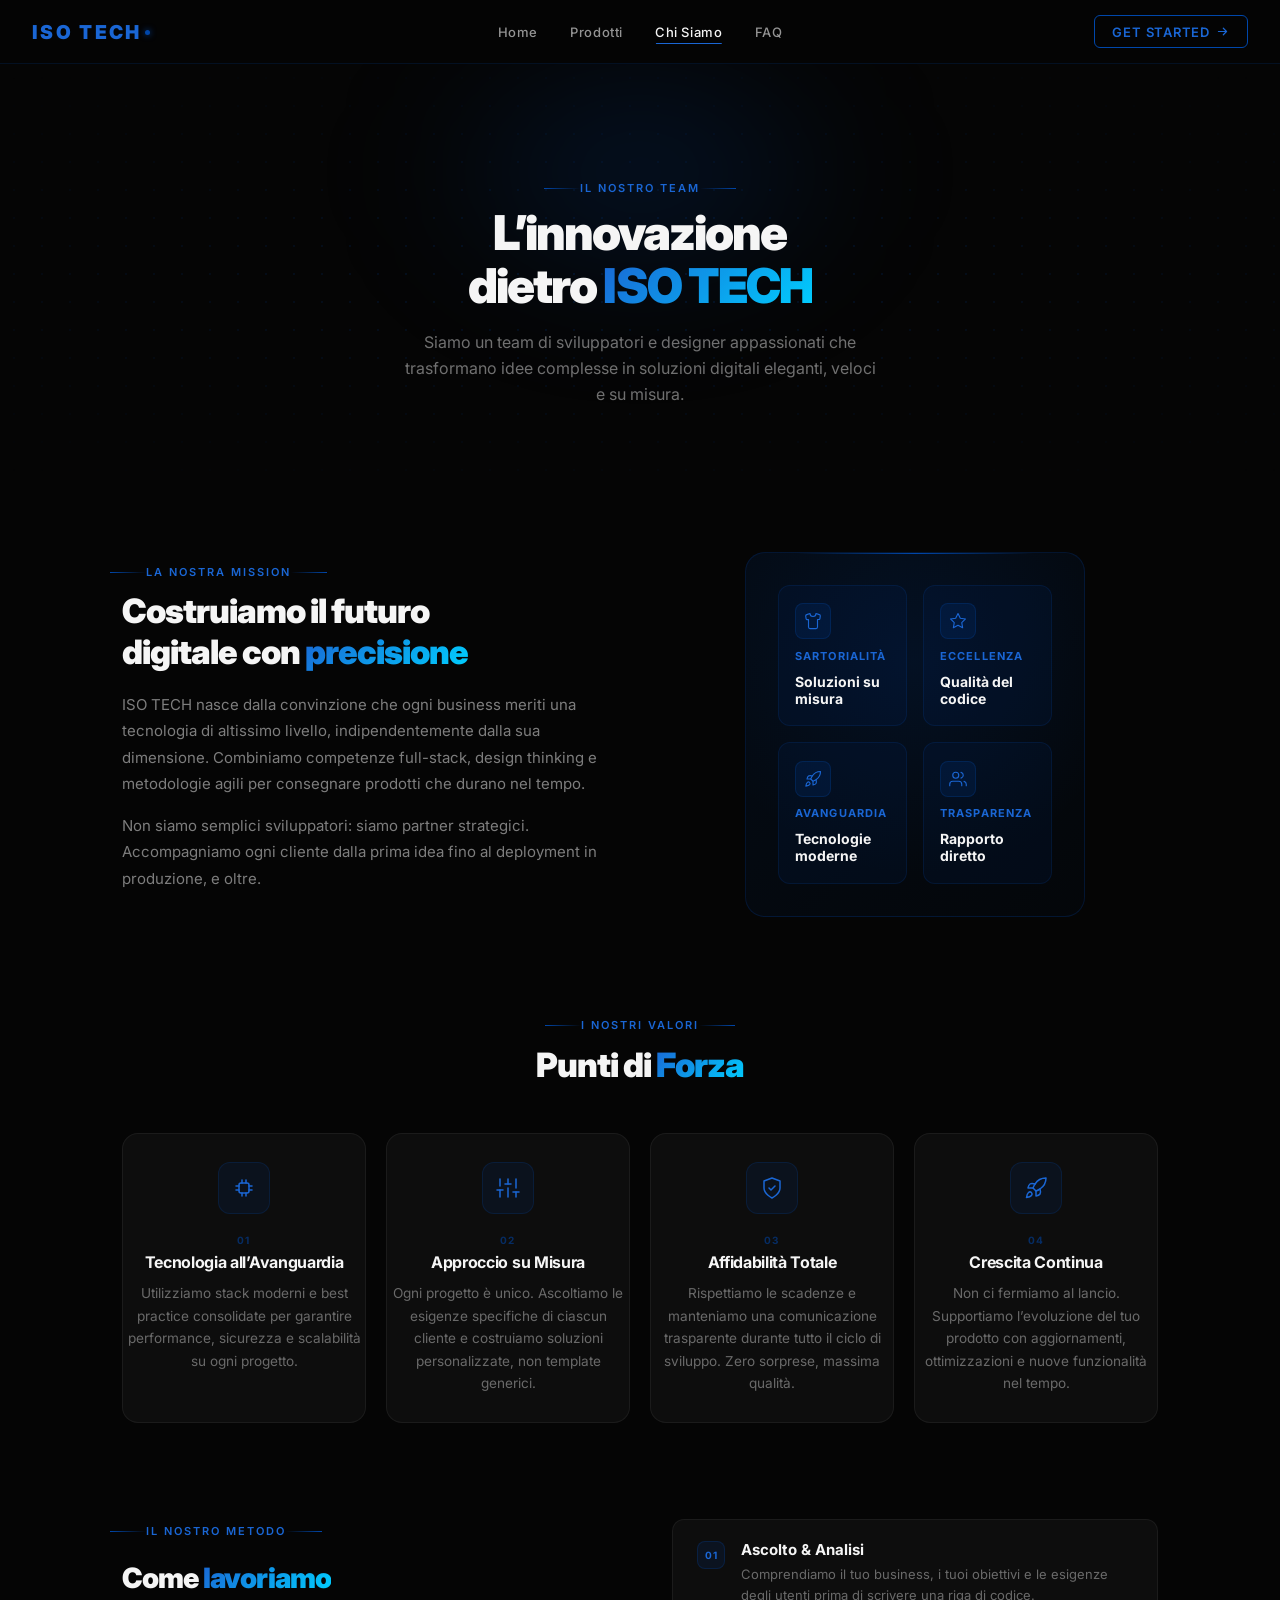
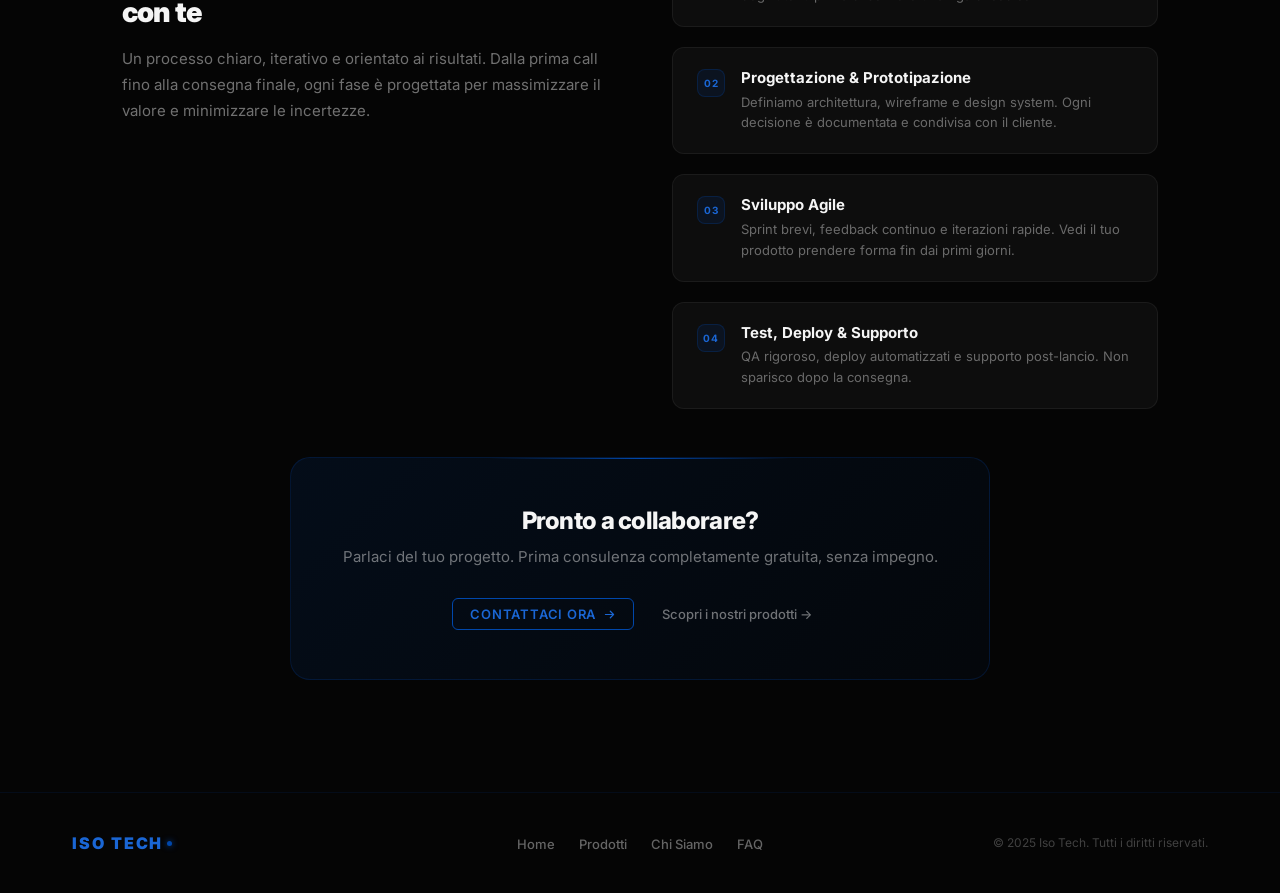
==== commit a7ac8029: "SEO Chi Siamo completata" ====
--- a/chi-siamo.html
+++ b/chi-siamo.html
@@ -3,13 +3,10 @@
 <head>
   <meta charset="UTF-8" />
   <meta name="viewport" content="width=device-width, initial-scale=1.0" />
-  <title>Chi Siamo | IsoTech - La Nostra Storia e Visione</title>
-  <meta name="description" content="Scopri chi c'è dietro IsoTech. La nostra missione è guidare l'evoluzione automata con soluzioni tecnologiche innovative.">
-  <meta name="keywords" content="Chi Siamo IsoTech, Team IsoTech, Visione Aziendale, Tecnologia">
+  <title>Iso Tech | Chi Siamo</title>
   <link rel="preconnect" href="https://fonts.googleapis.com" />
   <link rel="preconnect" href="https://fonts.gstatic.com" crossorigin />
-  <link href="https://fonts.googleapis.com/css2?family=Inter:wght@400;500;600;700;900&display=swap" rel="stylesheet">
-  <link rel="stylesheet" href="style.css" />
+  <link href="https://fonts.googleapis.com/css2?family=Inter:wght@400;500;600;700;900&display=swap" rel="stylesheet" />
   <style>
     :root {
       --color-primary:       #0047AB;
